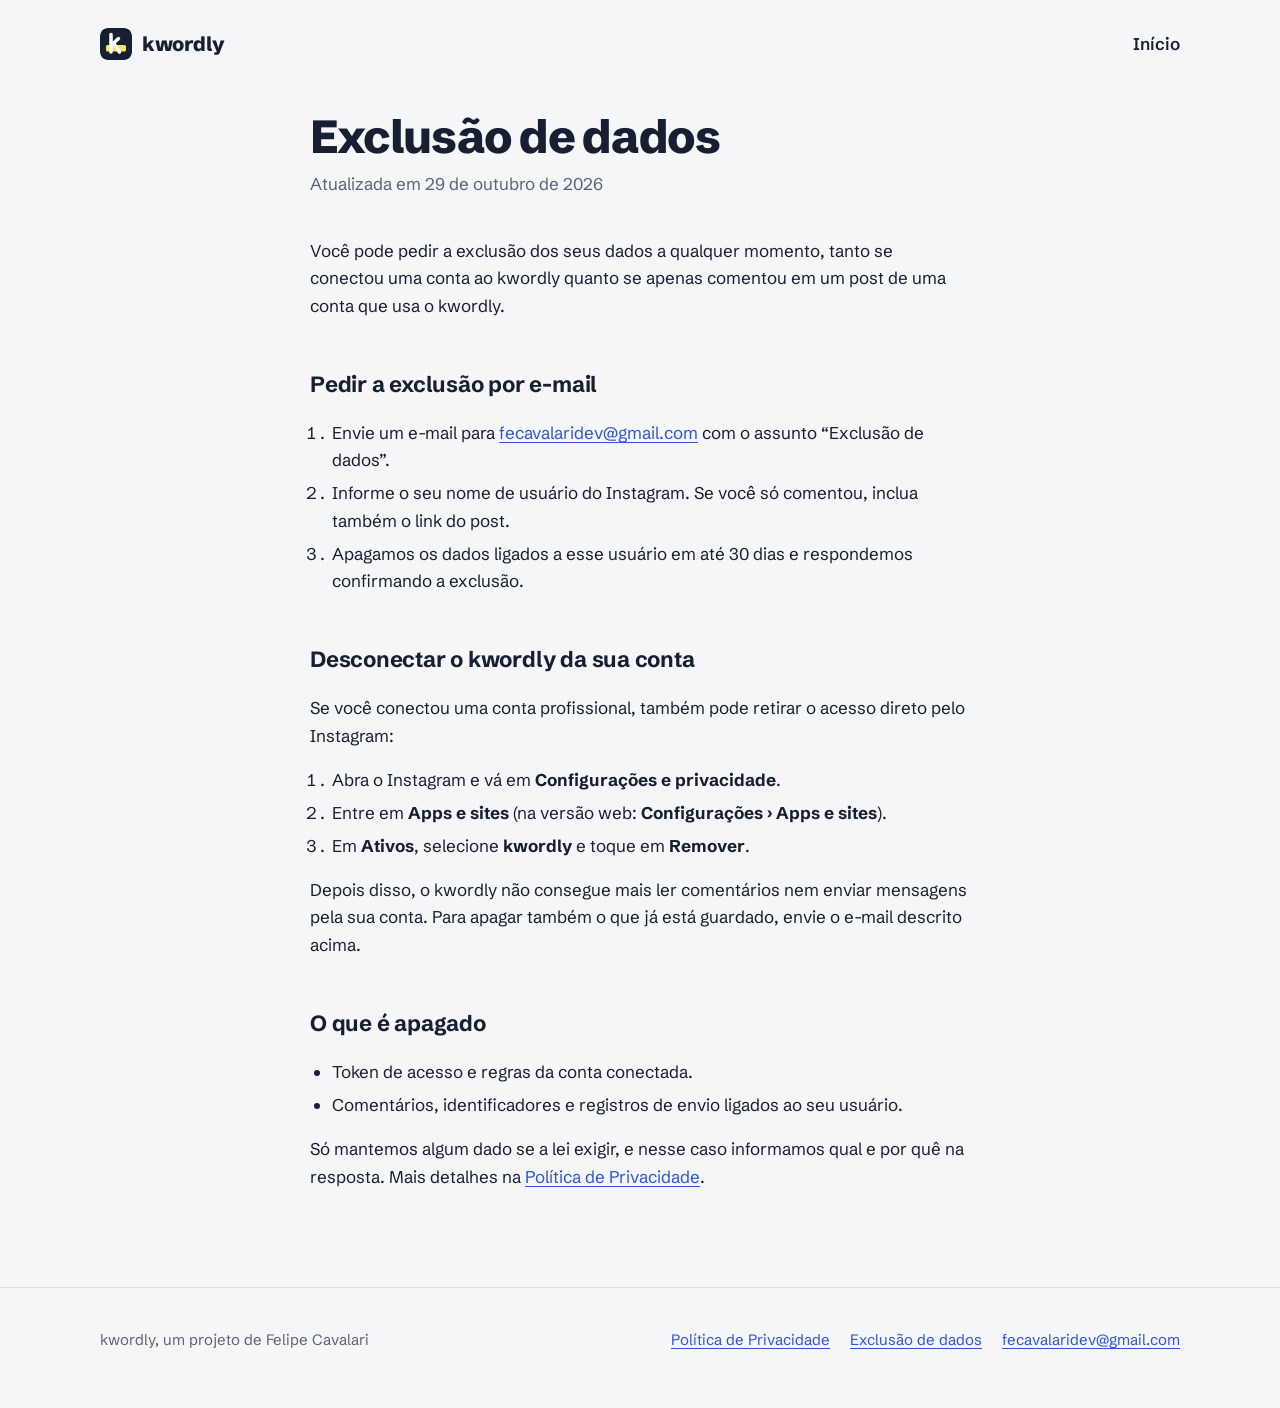
==== exclusao-de-dados.html @ 9aeeb8b1 "Landing page, política de privacidade e exclusão de dados Co-Authored-By: Claude Opus 5.5 <noreply@a" ====
<!doctype html>
<html lang="pt-BR">
<head>
  <meta charset="utf-8">
  <meta name="viewport" content="width=device-width, initial-scale=1">
  <title>Exclusão de dados — kwordly</title>
  <meta name="description" content="Como pedir a exclusão dos seus dados do kwordly.">
  <link rel="icon" href="favicon.svg" type="image/svg+xml">
  <link rel="preconnect" href="https://fonts.googleapis.com">
  <link rel="preconnect" href="https://fonts.gstatic.com" crossorigin>
  <link href="https://fonts.googleapis.com/css2?family=Schibsted+Grotesk:wght@400;600;700;800&display=swap" rel="stylesheet">
  <link rel="stylesheet" href="styles.css">
</head>
<body>
  <header class="site-header">
    <div class="wrap">
      <a class="brand" href="./"><img src="favicon.svg" alt="" width="32" height="32">kwordly</a>
      <nav aria-label="Principal"><a href="./">Início</a></nav>
    </div>
  </header>

  <main class="doc">
    <div class="wrap">
      <h1>Exclusão de dados</h1>
      <p class="updated">Atualizada em 29 de outubro de 2026</p>

      <p>Você pode pedir a exclusão dos seus dados a qualquer momento, tanto se conectou uma conta ao kwordly quanto se apenas comentou em um post de uma conta que usa o kwordly.</p>

      <h2 id="pedido">Pedir a exclusão por e-mail</h2>
      <ol>
        <li>Envie um e-mail para <a href="mailto:fecavalaridev@gmail.com?subject=Exclus%C3%A3o%20de%20dados">fecavalaridev@gmail.com</a> com o assunto “Exclusão de dados”.</li>
        <li>Informe o seu nome de usuário do Instagram. Se você só comentou, inclua também o link do post.</li>
        <li>Apagamos os dados ligados a esse usuário em até 30 dias e respondemos confirmando a exclusão.</li>
      </ol>

      <h2 id="desconectar">Desconectar o kwordly da sua conta</h2>
      <p>Se você conectou uma conta profissional, também pode retirar o acesso direto pelo Instagram:</p>
      <ol>
        <li>Abra o Instagram e vá em <strong>Configurações e privacidade</strong>.</li>
        <li>Entre em <strong>Apps e sites</strong> (na versão web: <strong>Configurações › Apps e sites</strong>).</li>
        <li>Em <strong>Ativos</strong>, selecione <strong>kwordly</strong> e toque em <strong>Remover</strong>.</li>
      </ol>
      <p>Depois disso, o kwordly não consegue mais ler comentários nem enviar mensagens pela sua conta. Para apagar também o que já está guardado, envie o e-mail descrito acima.</p>

      <h2 id="o-que-e-apagado">O que é apagado</h2>
      <ul>
        <li>Token de acesso e regras da conta conectada.</li>
        <li>Comentários, identificadores e registros de envio ligados ao seu usuário.</li>
      </ul>
      <p>Só mantemos algum dado se a lei exigir, e nesse caso informamos qual e por quê na resposta. Mais detalhes na <a href="privacidade.html">Política de Privacidade</a>.</p>
    </div>
  </main>

  <footer class="site-footer">
    <div class="wrap">
      <span>kwordly, um projeto de Felipe Cavalari</span>
      <nav aria-label="Rodapé">
        <a href="privacidade.html">Política de Privacidade</a>
        <a href="exclusao-de-dados.html">Exclusão de dados</a>
        <a href="mailto:fecavalaridev@gmail.com">fecavalaridev@gmail.com</a>
      </nav>
    </div>
  </footer>
</body>
</html>
---- styles.css ----
:root {
  --paper: #f4f6f8;
  --surface: #ffffff;
  --ink: #172033;
  --muted: #5a6478;
  --line: #dce1e8;
  --marker: #ffe15a;
  --link: #2f54d8;
  --measure: 66ch;
}

* { box-sizing: border-box; }

html { -webkit-text-size-adjust: 100%; }

body {
  margin: 0;
  background: var(--paper);
  color: var(--ink);
  font-family: "Schibsted Grotesk", system-ui, -apple-system, "Segoe UI", sans-serif;
  font-size: 1.0625rem;
  line-height: 1.6;
}

a { color: var(--link); text-underline-offset: 0.18em; }
a:focus-visible, button:focus-visible {
  outline: 3px solid var(--link);
  outline-offset: 3px;
  border-radius: 4px;
}

.wrap {
  width: 100%;
  max-width: 1120px;
  margin: 0 auto;
  padding: 0 20px;
}

/* Header */
.site-header { padding: 28px 0; }
.site-header .wrap { display: flex; align-items: center; justify-content: space-between; gap: 16px; }
.brand {
  display: inline-flex; align-items: center; gap: 10px;
  color: var(--ink); text-decoration: none;
  font-weight: 800; font-size: 1.25rem; letter-spacing: -0.02em;
}
.brand img { width: 32px; height: 32px; border-radius: 8px; }
.site-header nav a { color: var(--ink); font-weight: 600; text-decoration: none; }
.site-header nav a:hover { text-decoration: underline; }

/* Hero */
.hero { padding: 40px 0 88px; }
.hero .wrap {
  display: grid;
  grid-template-columns: minmax(0, 1.05fr) minmax(0, 0.95fr);
  gap: 64px;
  align-items: center;
}
.hero h1 {
  margin: 0 0 24px;
  font-size: clamp(2.4rem, 5.4vw, 4.1rem);
  line-height: 1.04;
  letter-spacing: -0.035em;
  font-weight: 800;
  max-width: 14ch;
}
.lede { margin: 0 0 32px; color: var(--muted); font-size: 1.1875rem; max-width: 46ch; }

.button {
  display: inline-block;
  padding: 14px 22px;
  background: var(--ink);
  color: #fff;
  font-weight: 600;
  text-decoration: none;
  border-radius: 10px;
}
.button:hover { background: #24304a; }
.hint { margin: 14px 0 0; color: var(--muted); font-size: 0.9375rem; }

/* Demo: a comment that turns into a direct message */
.demo { display: grid; gap: 18px; margin: 0; }
.demo figcaption {
  position: absolute; width: 1px; height: 1px; overflow: hidden; clip: rect(0 0 0 0);
}
.post {
  background: var(--surface);
  border: 1px solid var(--line);
  border-radius: 18px;
  padding: 22px 24px;
}
.post-head { display: flex; align-items: center; gap: 12px; margin-bottom: 14px; }
.avatar {
  width: 36px; height: 36px; border-radius: 50%;
  flex: none; display: grid; place-items: center;
  font-weight: 700; font-size: 0.875rem; color: #fff;
}
.avatar.owner { background: var(--ink); }
.avatar.fan { background: #7a5af5; }
.handle { font-weight: 700; }
.caption { margin: 0; color: var(--muted); font-size: 0.9875rem; }
.comment {
  display: flex; gap: 12px; align-items: flex-start;
  margin-top: 18px; padding-top: 18px; border-top: 1px solid var(--line);
}
.comment p { margin: 0; }
.keyword {
  font-weight: 700;
  padding: 0 4px;
  background-image: linear-gradient(var(--marker), var(--marker));
  background-repeat: no-repeat;
  background-size: 100% 78%;
  background-position: 0 60%;
}

.dm {
  justify-self: end;
  width: min(100%, 380px);
  background: var(--ink);
  color: #fff;
  border-radius: 18px 18px 6px 18px;
  padding: 18px 20px;
}
.dm-from { display: block; font-size: 0.8125rem; color: #aeb7c9; margin-bottom: 6px; }
.dm p { margin: 0; }
.dm a { color: var(--marker); }

@media (prefers-reduced-motion: no-preference) {
  .keyword { animation: mark 700ms ease-out 500ms both; }
  .dm { animation: arrive 500ms ease-out 1400ms both; }
  @keyframes mark { from { background-size: 0% 78%; } to { background-size: 100% 78%; } }
  @keyframes arrive { from { opacity: 0; transform: translateY(10px); } to { opacity: 1; transform: none; } }
}

/* Sections */
section { padding: 72px 0; border-top: 1px solid var(--line); }
section h2 {
  margin: 0 0 32px;
  font-size: clamp(1.6rem, 3vw, 2.1rem);
  line-height: 1.15;
  letter-spacing: -0.02em;
  font-weight: 800;
  max-width: 24ch;
}

.steps {
  list-style: none; margin: 0; padding: 0;
  display: grid; grid-template-columns: repeat(3, minmax(0, 1fr)); gap: 40px;
  counter-reset: step;
}
.steps li { counter-increment: step; }
.steps li::before {
  content: counter(step);
  display: grid; place-items: center;
  width: 40px; height: 40px; margin-bottom: 16px;
  border-radius: 50%;
  background: var(--marker);
  font-weight: 800;
}
.steps h3 { margin: 0 0 8px; font-size: 1.1875rem; }
.steps p { margin: 0; color: var(--muted); }

.access { display: grid; grid-template-columns: minmax(0, 1fr) minmax(0, 1fr); gap: 48px; }
.access h3 { margin: 0 0 12px; font-size: 1.0625rem; }
.access ul { margin: 0; padding-left: 1.2em; color: var(--muted); }
.access li + li { margin-top: 6px; }
.access-note { margin: 32px 0 0; max-width: var(--measure); }

/* Footer */
.site-footer { padding: 40px 0 56px; border-top: 1px solid var(--line); color: var(--muted); font-size: 0.9375rem; }
.site-footer .wrap { display: flex; flex-wrap: wrap; justify-content: space-between; gap: 16px; }
.site-footer nav { display: flex; flex-wrap: wrap; gap: 20px; }

/* Long-form legal pages */
.doc { padding: 24px 0 80px; }
.doc .wrap { max-width: calc(var(--measure) + 40px); }
.doc h1 {
  margin: 0 0 8px;
  font-size: clamp(2rem, 4.5vw, 2.9rem);
  line-height: 1.08;
  letter-spacing: -0.03em;
  font-weight: 800;
}
.doc .updated { margin: 0 0 40px; color: var(--muted); }
.doc h2 { margin: 48px 0 12px; font-size: 1.375rem; letter-spacing: -0.01em; scroll-margin-top: 24px; }
.doc h3 { margin: 28px 0 8px; font-size: 1.0625rem; }
.doc p, .doc li { max-width: var(--measure); }
.doc ul, .doc ol { padding-left: 1.3em; }
.doc li + li { margin-top: 6px; }
.doc .callout {
  margin: 24px 0;
  padding: 18px 20px;
  background: var(--surface);
  border-left: 4px solid var(--marker);
  border-radius: 0 10px 10px 0;
}
.doc .callout p { margin: 0; }
.doc .callout p + p { margin-top: 8px; }

@media (max-width: 860px) {
  .hero { padding: 16px 0 64px; }
  .hero .wrap { grid-template-columns: 1fr; gap: 48px; }
  .steps { grid-template-columns: 1fr; gap: 32px; }
  .access { grid-template-columns: 1fr; gap: 32px; }
  section { padding: 56px 0; }
}

@media (max-width: 420px) {
  .wrap { padding: 0 16px; }
  .post { padding: 18px; }
  .dm { justify-self: stretch; }
}
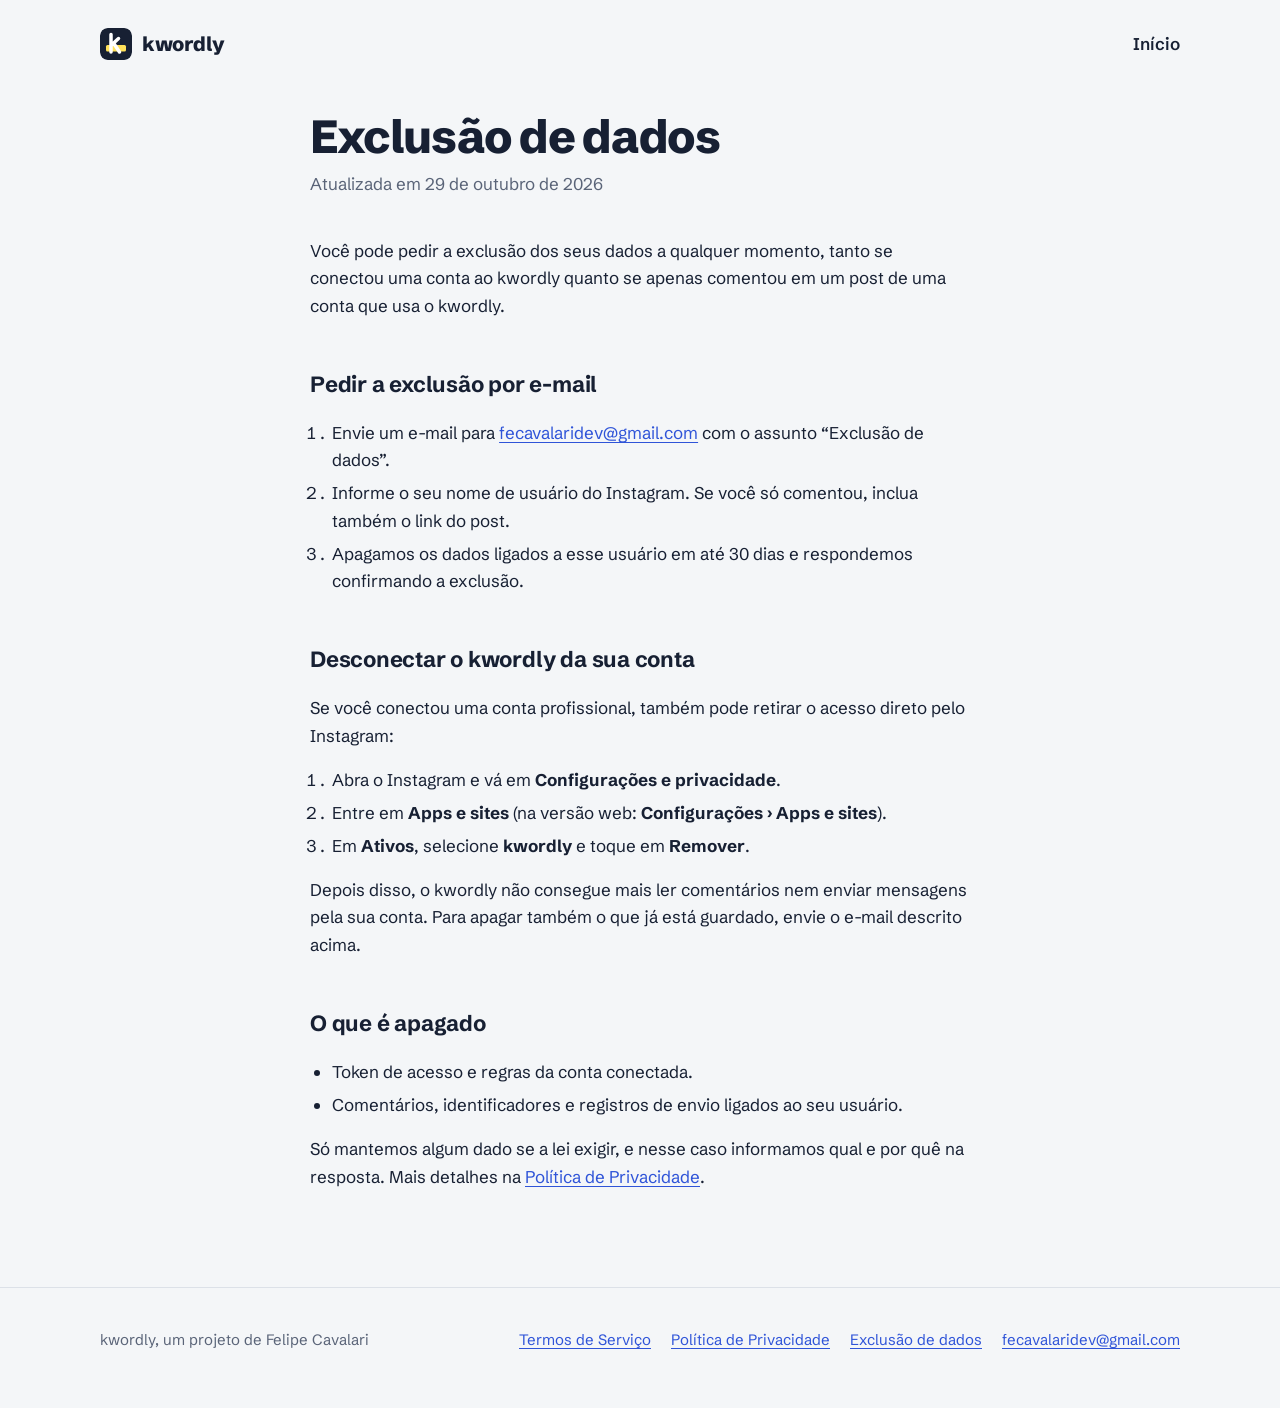
==== commit 20831e30: "Termos de Serviço Co-Authored-By: Claude Opus 5.5 <noreply@anthropic.com>" ====
--- a/exclusao-de-dados.html
+++ b/exclusao-de-dados.html
@@ -55,6 +55,7 @@
     <div class="wrap">
       <span>kwordly, um projeto de Felipe Cavalari</span>
       <nav aria-label="Rodapé">
+        <a href="termos.html">Termos de Serviço</a>
         <a href="privacidade.html">Política de Privacidade</a>
         <a href="exclusao-de-dados.html">Exclusão de dados</a>
         <a href="mailto:fecavalaridev@gmail.com">fecavalaridev@gmail.com</a>
